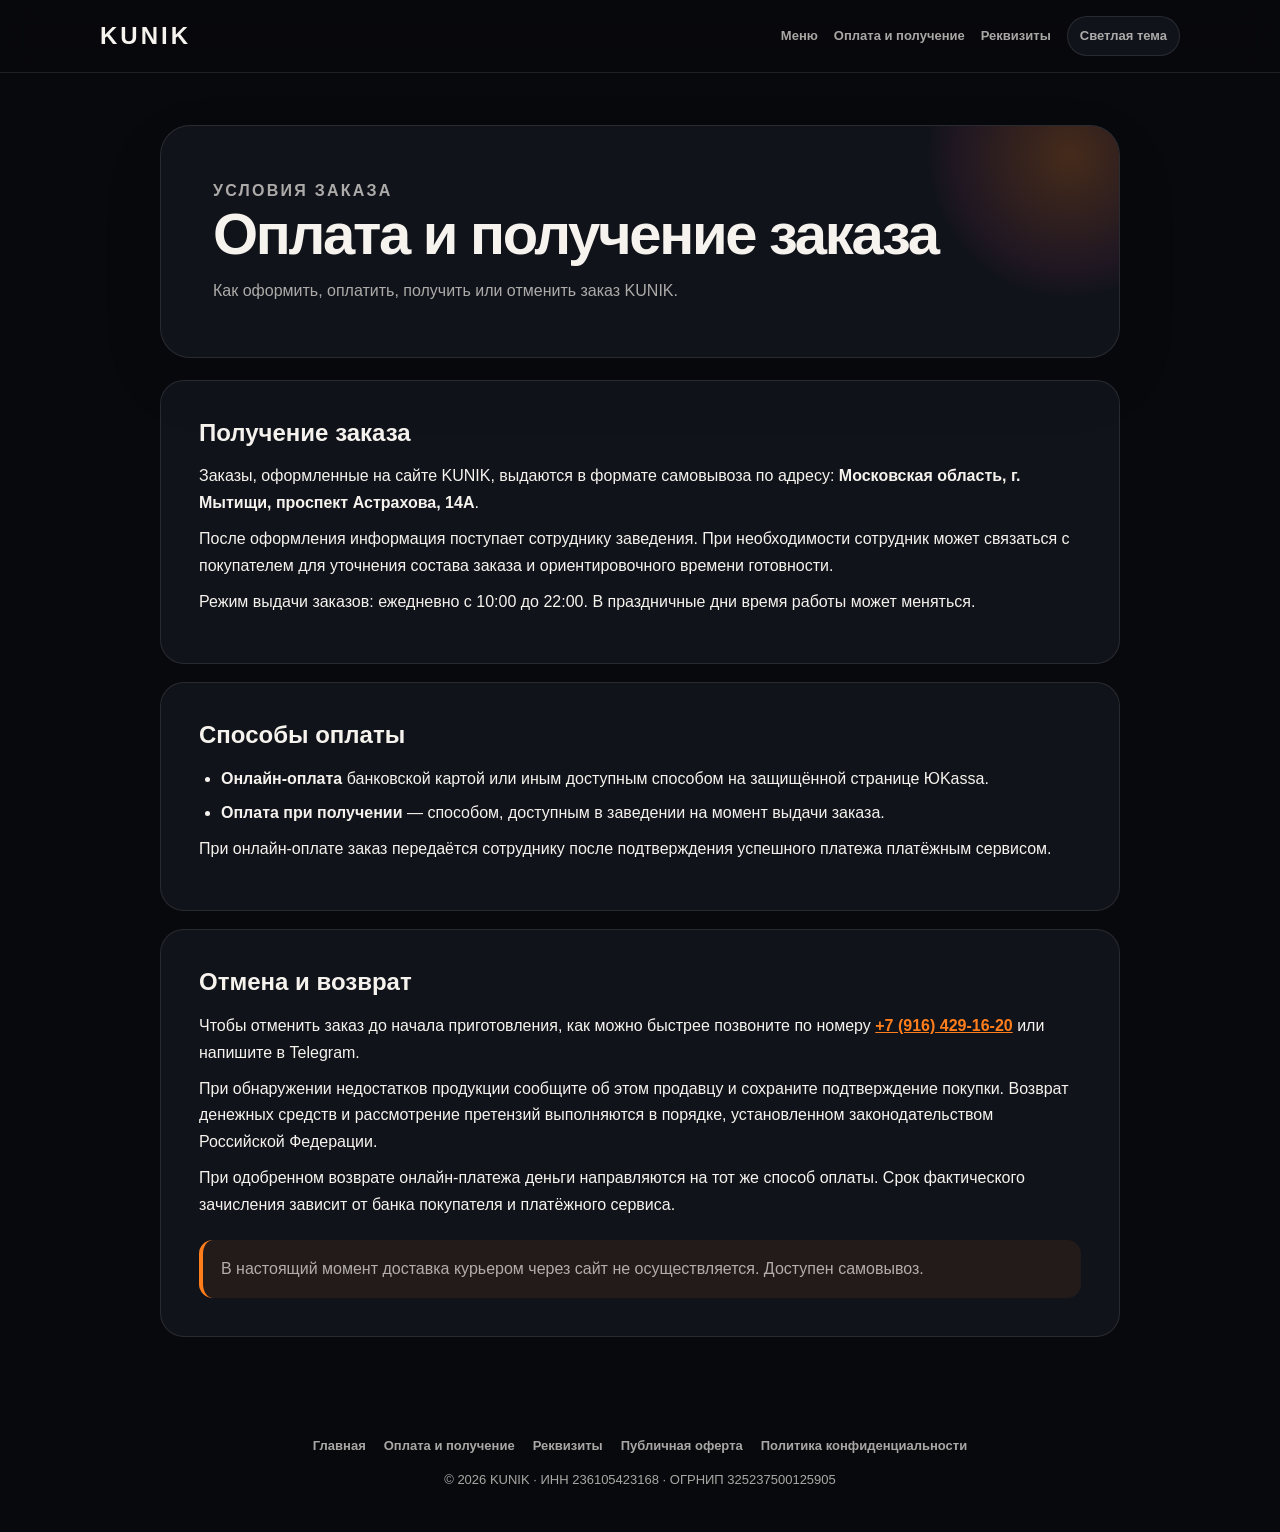
==== delivery.html @ 02c95676 "Add files via upload" ====
<!DOCTYPE html>
    <html lang="ru" data-theme="dark">
    <head>
      <meta charset="UTF-8">
      <meta name="viewport" content="width=device-width, initial-scale=1.0">
      <title>Оплата и получение заказа — KUNIK</title>
      <meta name="description" content="Оплата и получение заказа KUNIK. Информация для покупателей и реквизиты продавца.">
      <link rel="icon" href="favicon.ico" sizes="any">
      <link rel="icon" type="image/svg+xml" href="favicon.svg">
      <link rel="apple-touch-icon" href="favicon.png">
      <link rel="stylesheet" href="legal.css?v=1">
    </head>
    <body class="legal-page">
      <header class="legal-topbar">
        <a class="legal-logo" href="index.html">KUNIK</a>
        <nav class="legal-nav" aria-label="Навигация">
          <a href="index.html">Меню</a>
          <a href="delivery.html">Оплата и получение</a>
          <a href="requisites.html">Реквизиты</a>
          <button class="legal-theme-btn" id="legal-theme-toggle" type="button">Светлая тема</button>
        </nav>
      </header>

      <main class="legal-shell">
        <section class="legal-hero">
          <p class="legal-kicker">Условия заказа</p>
          <h1>Оплата и получение заказа</h1>
          <p>Как оформить, оплатить, получить или отменить заказ KUNIK.</p>
        </section>

<section class="legal-card">
  <h2>Получение заказа</h2>
  <p>Заказы, оформленные на сайте KUNIK, выдаются в формате самовывоза по адресу: <strong>Московская область, г. Мытищи, проспект Астрахова, 14А</strong>.</p>
  <p>После оформления информация поступает сотруднику заведения. При необходимости сотрудник может связаться с покупателем для уточнения состава заказа и ориентировочного времени готовности.</p>
  <p>Режим выдачи заказов: ежедневно с 10:00 до 22:00. В праздничные дни время работы может меняться.</p>
</section>
<section class="legal-card">
  <h2>Способы оплаты</h2>
  <ul>
    <li><strong>Онлайн-оплата</strong> банковской картой или иным доступным способом на защищённой странице ЮKassa.</li>
    <li><strong>Оплата при получении</strong> — способом, доступным в заведении на момент выдачи заказа.</li>
  </ul>
  <p>При онлайн-оплате заказ передаётся сотруднику после подтверждения успешного платежа платёжным сервисом.</p>
</section>
<section class="legal-card">
  <h2>Отмена и возврат</h2>
  <p>Чтобы отменить заказ до начала приготовления, как можно быстрее позвоните по номеру <a href="tel:+79164291620">+7 (916) 429-16-20</a> или напишите в Telegram.</p>
  <p>При обнаружении недостатков продукции сообщите об этом продавцу и сохраните подтверждение покупки. Возврат денежных средств и рассмотрение претензий выполняются в порядке, установленном законодательством Российской Федерации.</p>
  <p>При одобренном возврате онлайн-платежа деньги направляются на тот же способ оплаты. Срок фактического зачисления зависит от банка покупателя и платёжного сервиса.</p>
  <div class="legal-note">В настоящий момент доставка курьером через сайт не осуществляется. Доступен самовывоз.</div>
</section>

      </main>

      <footer class="legal-footer">
        <div class="legal-footer-links">
          <a href="index.html">Главная</a>
          <a href="delivery.html">Оплата и получение</a>
          <a href="requisites.html">Реквизиты</a>
          <a href="offer.html">Публичная оферта</a>
          <a href="privacy.html">Политика конфиденциальности</a>
        </div>
        <div>© 2026 KUNIK · ИНН 236105423168 · ОГРНИП 325237500125905</div>
      </footer>
      <script src="legal.js?v=1"></script>
    </body>
    </html>
---- legal.css ----
:root {
  --legal-bg: #f6f5f2;
  --legal-card: #ffffff;
  --legal-text: #16171c;
  --legal-muted: #686b73;
  --legal-border: rgba(20, 22, 28, 0.10);
  --legal-accent: #ff7e1b;
  --legal-accent-2: #ff4fa3;
}

html[data-theme="dark"] {
  --legal-bg: #08090d;
  --legal-card: #11131a;
  --legal-text: #f6f3ee;
  --legal-muted: rgba(246, 243, 238, 0.68);
  --legal-border: rgba(255, 255, 255, 0.10);
}

* { box-sizing: border-box; }
html { scroll-behavior: smooth; }
body.legal-page {
  margin: 0;
  min-height: 100vh;
  background: var(--legal-bg);
  color: var(--legal-text);
  font-family: Inter, -apple-system, BlinkMacSystemFont, "Segoe UI", Arial, sans-serif;
  line-height: 1.65;
}

.legal-topbar {
  position: sticky;
  top: 0;
  z-index: 10;
  display: flex;
  align-items: center;
  justify-content: space-between;
  gap: 20px;
  padding: 16px max(20px, calc((100vw - 1080px) / 2));
  background: color-mix(in srgb, var(--legal-bg) 88%, transparent);
  border-bottom: 1px solid var(--legal-border);
  backdrop-filter: blur(16px);
}

.legal-logo {
  color: var(--legal-text);
  font-size: 24px;
  font-weight: 900;
  letter-spacing: 3px;
  text-decoration: none;
}

.legal-nav {
  display: flex;
  flex-wrap: wrap;
  align-items: center;
  justify-content: flex-end;
  gap: 10px 16px;
}

.legal-nav a,
.legal-theme-btn {
  color: var(--legal-muted);
  font: inherit;
  font-size: 13px;
  font-weight: 700;
  text-decoration: none;
}

.legal-nav a:hover { color: var(--legal-accent); }

.legal-theme-btn {
  border: 1px solid var(--legal-border);
  border-radius: 999px;
  background: var(--legal-card);
  padding: 8px 12px;
  cursor: pointer;
}

.legal-shell {
  width: min(100% - 32px, 960px);
  margin: 52px auto 70px;
}

.legal-hero {
  position: relative;
  overflow: hidden;
  margin-bottom: 22px;
  padding: clamp(28px, 5vw, 52px);
  border: 1px solid var(--legal-border);
  border-radius: 30px;
  background: var(--legal-card);
  box-shadow: 0 24px 70px rgba(0,0,0,.07);
}

.legal-hero::after {
  content: "";
  position: absolute;
  right: -90px;
  top: -110px;
  width: 280px;
  height: 280px;
  border-radius: 50%;
  background: radial-gradient(circle, rgba(255,126,27,.22), rgba(255,79,163,.06) 58%, transparent 72%);
}

.legal-kicker {
  margin: 0 0 8px;
  color: var(--legal-accent);
  font-size: 12px;
  font-weight: 900;
  letter-spacing: .14em;
  text-transform: uppercase;
}

.legal-hero h1 {
  position: relative;
  z-index: 1;
  max-width: 760px;
  margin: 0 0 14px;
  font-size: clamp(34px, 6vw, 58px);
  line-height: 1.04;
  letter-spacing: -.04em;
}

.legal-hero p {
  position: relative;
  z-index: 1;
  max-width: 720px;
  margin: 0;
  color: var(--legal-muted);
  font-size: 16px;
}

.legal-card {
  margin-top: 18px;
  padding: clamp(24px, 4vw, 38px);
  border: 1px solid var(--legal-border);
  border-radius: 24px;
  background: var(--legal-card);
}

.legal-card h2 {
  margin: 0 0 16px;
  font-size: 24px;
  line-height: 1.2;
}

.legal-card h3 {
  margin: 26px 0 10px;
  font-size: 18px;
}

.legal-card p { margin: 10px 0; }
.legal-card ul, .legal-card ol { margin: 10px 0; padding-left: 22px; }
.legal-card li { margin: 7px 0; }
.legal-card a { color: var(--legal-accent); font-weight: 700; }

.legal-details {
  display: grid;
  grid-template-columns: minmax(170px, .7fr) minmax(0, 1.5fr);
  gap: 0;
  margin: 0;
  border-top: 1px solid var(--legal-border);
}

.legal-details dt,
.legal-details dd {
  margin: 0;
  padding: 15px 0;
  border-bottom: 1px solid var(--legal-border);
}

.legal-details dt {
  padding-right: 24px;
  color: var(--legal-muted);
  font-size: 13px;
  font-weight: 700;
}

.legal-details dd { font-weight: 750; }

.legal-note {
  margin-top: 22px;
  padding: 16px 18px;
  border-left: 4px solid var(--legal-accent);
  border-radius: 14px;
  background: rgba(255,126,27,.08);
  color: var(--legal-muted);
}

.legal-footer {
  padding: 28px 20px 42px;
  color: var(--legal-muted);
  text-align: center;
  font-size: 13px;
}

.legal-footer-links {
  display: flex;
  flex-wrap: wrap;
  justify-content: center;
  gap: 8px 18px;
  margin-bottom: 12px;
}

.legal-footer a { color: inherit; font-weight: 700; text-decoration: none; }
.legal-footer a:hover { color: var(--legal-accent); }

@media (max-width: 720px) {
  .legal-topbar { align-items: flex-start; padding: 14px 16px; }
  .legal-nav { gap: 6px 10px; }
  .legal-nav a { display: none; }
  .legal-shell { width: min(100% - 22px, 960px); margin-top: 24px; }
  .legal-hero, .legal-card { border-radius: 22px; }
  .legal-details { grid-template-columns: 1fr; }
  .legal-details dt { padding-bottom: 3px; border-bottom: 0; }
  .legal-details dd { padding-top: 0; }
}
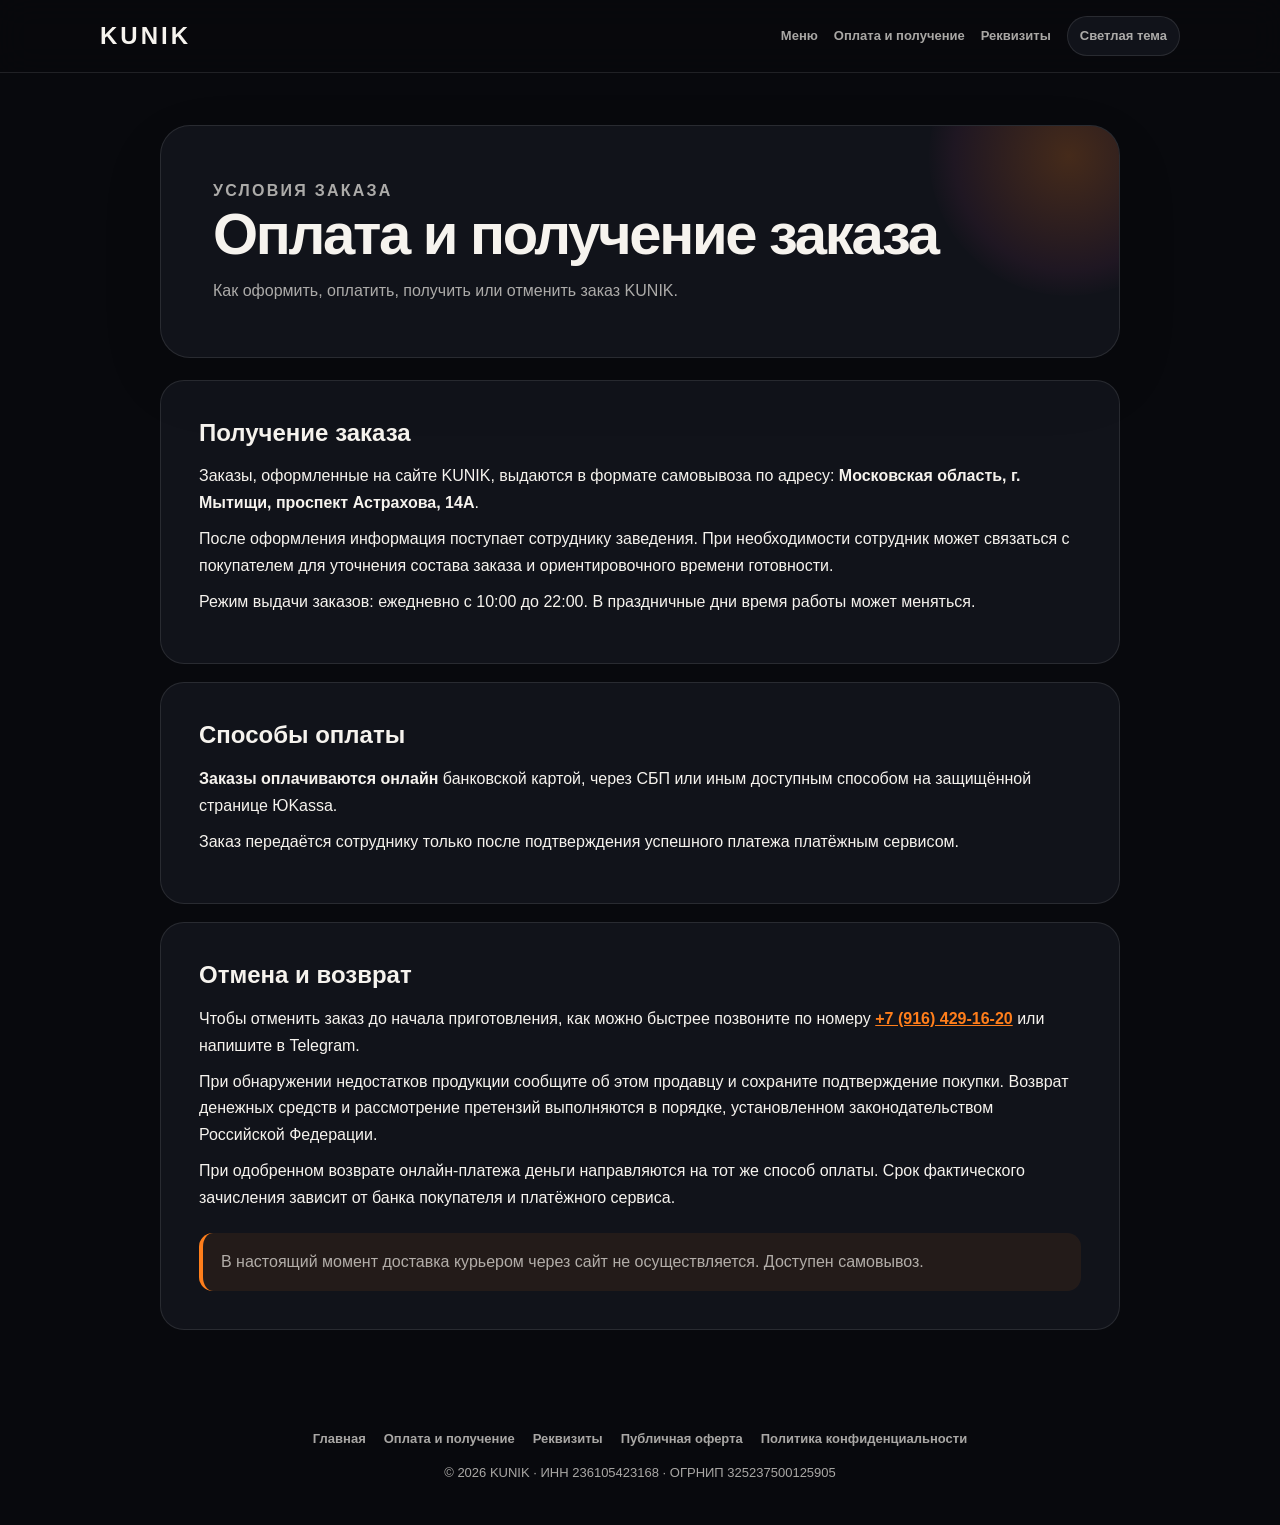
==== commit d10ccc26: "Add files via upload" ====
--- a/delivery.html
+++ b/delivery.html
@@ -36,11 +36,8 @@
 </section>
 <section class="legal-card">
   <h2>Способы оплаты</h2>
-  <ul>
-    <li><strong>Онлайн-оплата</strong> банковской картой или иным доступным способом на защищённой странице ЮKassa.</li>
-    <li><strong>Оплата при получении</strong> — способом, доступным в заведении на момент выдачи заказа.</li>
-  </ul>
-  <p>При онлайн-оплате заказ передаётся сотруднику после подтверждения успешного платежа платёжным сервисом.</p>
+  <p><strong>Заказы оплачиваются онлайн</strong> банковской картой, через СБП или иным доступным способом на защищённой странице ЮKassa.</p>
+  <p>Заказ передаётся сотруднику только после подтверждения успешного платежа платёжным сервисом.</p>
 </section>
 <section class="legal-card">
   <h2>Отмена и возврат</h2>
